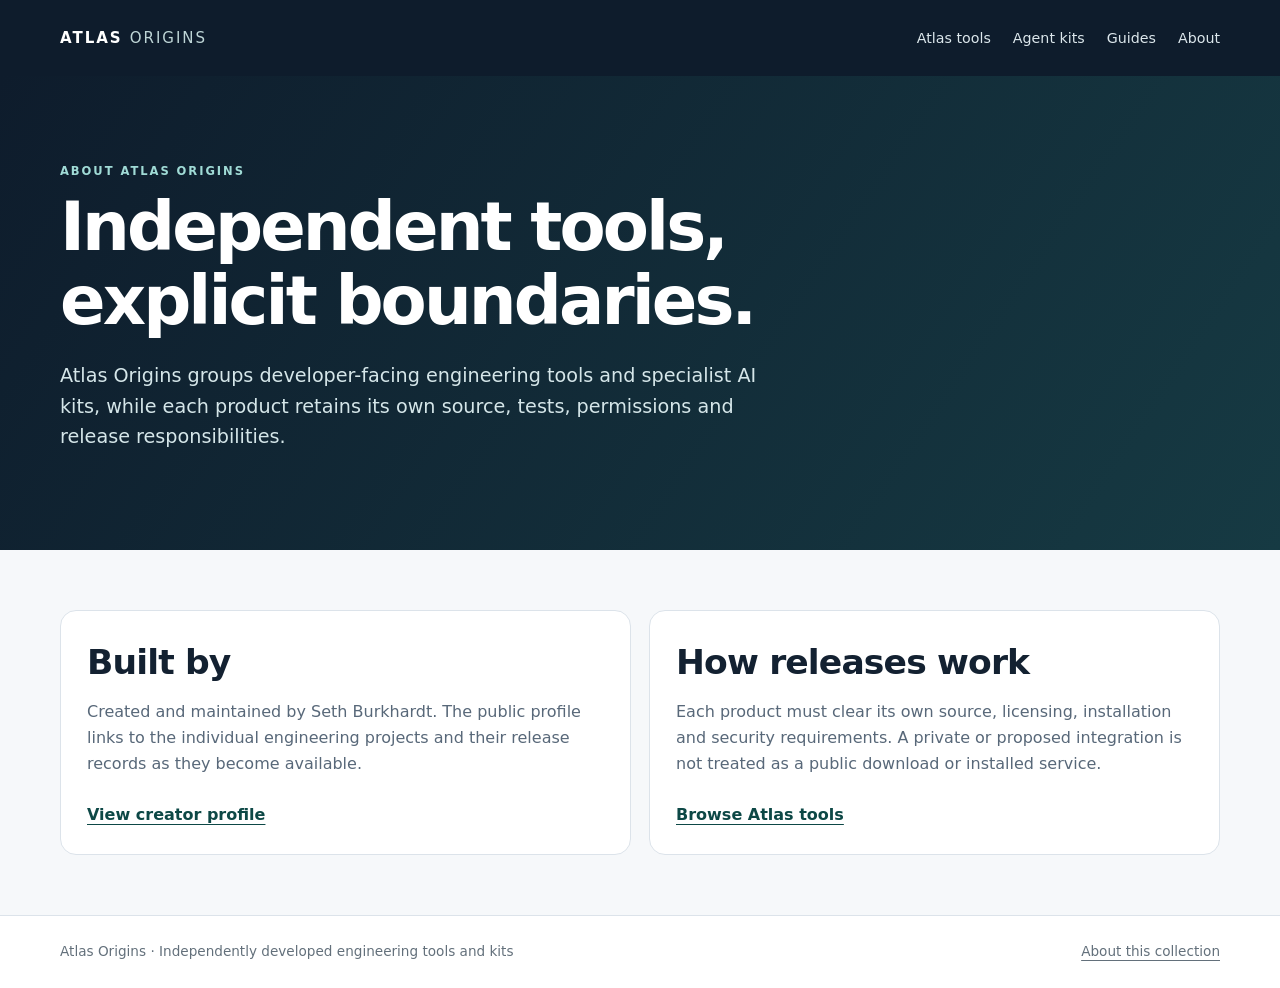
==== about/index.html @ f7bcbb3c "Publish reviewed Atlas Origins public entryway" ====
<!doctype html>
<html lang="en">
<head>
  <meta charset="utf-8">
  <meta name="viewport" content="width=device-width,initial-scale=1">
  <meta name="color-scheme" content="light">
  <title>About Atlas Origins</title>
  <meta name="description" content="Independent engineering tools and specialist AI kits by Seth Burkhardt.">
  
  <link rel="stylesheet" href="/assets/site.css">
  <script src="/assets/search.js" defer></script>
</head>
<body>
  <a class="skip" href="#content">Skip to content</a>
  <header class="site-header">
    <div class="shell header-inner">
      <a class="site-identity" href="/" aria-label="Atlas Origins home"><span>ATLAS <span class="word-accent">ORIGINS</span></span></a>
      <nav aria-label="Primary"><a href="/atlas/">Atlas tools</a><a href="/kits/">Agent kits</a><a href="/guides/">Guides</a><a href="/about/">About</a></nav>
    </div>
  </header>
  <main id="content" tabindex="-1"><section class="hero"><div class="shell"><p class="eyebrow">ABOUT ATLAS ORIGINS</p><h1>Independent tools, explicit boundaries.</h1><p class="hero-description">Atlas Origins groups developer-facing engineering tools and specialist AI kits, while each product retains its own source, tests, permissions and release responsibilities.</p></div></section><section class="shell section"><div class="two-grid"><article class="panel"><h2>Built by</h2><p>Created and maintained by Seth Burkhardt. The public profile links to the individual engineering projects and their release records as they become available.</p><a class="text-link" href="https://github.com/sethburkhardt21-dev">View creator profile</a></article><article class="panel"><h2>How releases work</h2><p>Each product must clear its own source, licensing, installation and security requirements. A private or proposed integration is not treated as a public download or installed service.</p><a class="text-link" href="/atlas/">Browse Atlas tools</a></article></div></section></main>
  <footer class="footer"><div class="shell footer-inner"><span>Atlas Origins · Independently developed engineering tools and kits</span><span><a href="/about/">About this collection</a></span></div></footer>
</body>
</html>
---- assets/site.css ----
:root{color-scheme:light;--ink:#132131;--muted:#586879;--paper:#f6f8fa;--surface:#fff;--line:#dce3ea;--accent:#186c65;--accent-dark:#0d4846;--header:#0e1c2c;--radius:16px}
*{box-sizing:border-box}html{scroll-behavior:smooth}body{margin:0;color:var(--ink);background:var(--paper);font:16px/1.6 system-ui,-apple-system,"Segoe UI",sans-serif}a{color:inherit;text-decoration-thickness:1px;text-underline-offset:4px}a:hover{color:var(--accent-dark)}a:focus-visible,input:focus-visible{outline:3px solid #b4672c;outline-offset:3px}.skip{position:absolute;top:-100px;left:16px;background:#fff;padding:10px;z-index:20}.skip:focus{top:12px}.shell{width:min(1160px,calc(100% - 40px));margin-inline:auto}.site-header{background:var(--header);color:#fff}.header-inner{display:flex;min-height:76px;align-items:center;justify-content:space-between;gap:24px}.site-identity{display:inline-flex;align-items:center;gap:12px;text-decoration:none;font-size:.94rem;font-weight:750;letter-spacing:.13em;white-space:nowrap}.site-identity:hover{color:#fff}.identity-symbol{display:inline-flex;width:31px;height:31px;align-items:center;justify-content:center;border:1px solid #92a9af;border-radius:8px;font-size:17px;font-weight:650;letter-spacing:0}.word-accent{font-weight:500;color:#bed5d6}.site-header nav{display:flex;gap:22px;align-items:center;flex-wrap:wrap}.site-header nav a{font-size:.89rem;color:#dce7ec;text-decoration:none}.site-header nav a:hover{text-decoration:underline;color:#fff}.hero{background:linear-gradient(124deg,#0e1c2c,#163a43);color:#fff;padding:74px 0 78px}.hero .eyebrow{color:#a0dbd6}.hero h1{font-size:clamp(2rem,5.5vw,4.2rem);line-height:1.09;letter-spacing:-.043em;max-width:850px;margin:10px 0 23px}.hero-description{color:#d5e6e9;max-width:730px;font-size:clamp(1.03rem,1.6vw,1.2rem)}.eyebrow{color:var(--accent);font-size:.72rem;font-weight:750;letter-spacing:.17em;text-transform:uppercase}.actions{display:flex;gap:12px;flex-wrap:wrap;margin-top:29px}.button{display:inline-flex;align-items:center;justify-content:center;min-height:45px;padding:11px 19px;font-weight:700;text-align:center;border-radius:8px;text-decoration:none;border:1px solid transparent;font-size:.92rem}.button.primary{background:#d2f3eb;color:#16312e}.button.primary:hover{background:white}.button.secondary{background:transparent;color:#fff;border-color:#92a9b5}.button.secondary:hover{background:#254850}.section{padding-block:60px}.section-heading{margin-bottom:24px}.section-heading h2,.section h2{font-size:clamp(1.45rem,2.7vw,2.25rem);letter-spacing:-.025em;line-height:1.22;margin:4px 0 10px}.section-heading p,.normal-width{max-width:730px;color:var(--muted)}.two-grid{display:grid;grid-template-columns:repeat(2,minmax(0,1fr));gap:18px}.feature,.panel,.tool-card{background:var(--surface);border:1px solid var(--line);border-radius:var(--radius);padding:26px;min-width:0}.feature{min-height:255px;display:flex;flex-direction:column;align-items:flex-start}.feature h3{font-size:1.44rem;line-height:1.25;letter-spacing:-.02em;margin:9px 0}.feature p,.panel p,.tool-card p{color:var(--muted)}.feature-index,.card-label{font-size:.73rem!important;letter-spacing:.09em;color:var(--accent)!important;font-weight:760!important;text-transform:uppercase}.text-link{display:inline-block;color:var(--accent-dark);font-weight:750;margin-top:auto;padding-top:10px}.muted-section{background:#eaf0f2}.goal-grid{display:grid;grid-template-columns:repeat(2,minmax(0,1fr));gap:13px}.goal-link{display:flex;flex-direction:column;background:#fff;border:1px solid var(--line);border-radius:11px;padding:20px;text-decoration:none;color:var(--muted);font-size:.9rem}.goal-link:hover{border-color:#98c0b8;box-shadow:0 3px 12px #0d2c2913}.goal-title{font-size:1.08rem;color:var(--ink);font-weight:750;margin-bottom:5px}.filters{margin:35px 0 18px;display:flex;align-items:center;gap:16px;flex-wrap:wrap}.filters label{font-weight:700}.filters input{min-width:240px;flex:1 1 330px;background:#fff;border:1px solid #9cb0be;border-radius:8px;padding:12px 14px;font:inherit}.filters p{font-size:.86rem;color:var(--muted)}.product-group{padding-top:15px;scroll-margin-top:32px}.card-grid{display:grid;grid-template-columns:repeat(3,minmax(0,1fr));gap:14px}.tool-card{padding:21px;display:flex;align-items:flex-start;flex-direction:column}.tool-card h3{font-size:1.1rem;margin:0}.tool-card p{font-size:.9rem;flex:1}.tool-card[hidden]{display:none}.empty-state{background:#fff;border:1px dashed #aebdc6;padding:30px;border-radius:14px;margin:35px 0 0}.empty-state h2{font-size:1.5rem}.empty-state p{max-width:680px;color:var(--muted)}.empty-state .button{background:var(--accent);color:#fff}.limit-panel,.notice{margin:25px 0;padding:21px 23px;background:#e6f0f1;border-left:4px solid var(--accent);border-radius:9px}.limit-panel p{color:#425a60}.micronote{font-size:.85rem;color:var(--muted)}.hero .micronote{color:#bcd4d8}pre{background:#111f2b;color:#dcf4ea;border-radius:10px;padding:19px;overflow:auto;font-size:.9rem}.footer{border-top:1px solid var(--line);background:#fff}.footer-inner{display:flex;justify-content:space-between;gap:20px;flex-wrap:wrap;padding-block:25px;font-size:.85rem;color:#63707b}
@media(max-width:850px){.card-grid{grid-template-columns:repeat(2,minmax(0,1fr))}.header-inner{align-items:flex-start;flex-direction:column;padding-block:17px;gap:12px}.site-header nav{gap:16px}}
@media(max-width:610px){.shell{width:min(100% - 28px,1160px)}.hero{padding:53px 0}.two-grid,.card-grid,.goal-grid{grid-template-columns:1fr}.section{padding-block:38px}.site-header nav{gap:14px}.site-header nav a{font-size:.82rem}.feature,.panel,.tool-card{padding:20px}.filters{align-items:stretch;flex-direction:column}.filters input{min-width:0;width:100%;flex:0 0 auto}}
@media(prefers-reduced-motion:reduce){*,*::before,*::after{scroll-behavior:auto!important;transition:none!important;animation:none!important}}
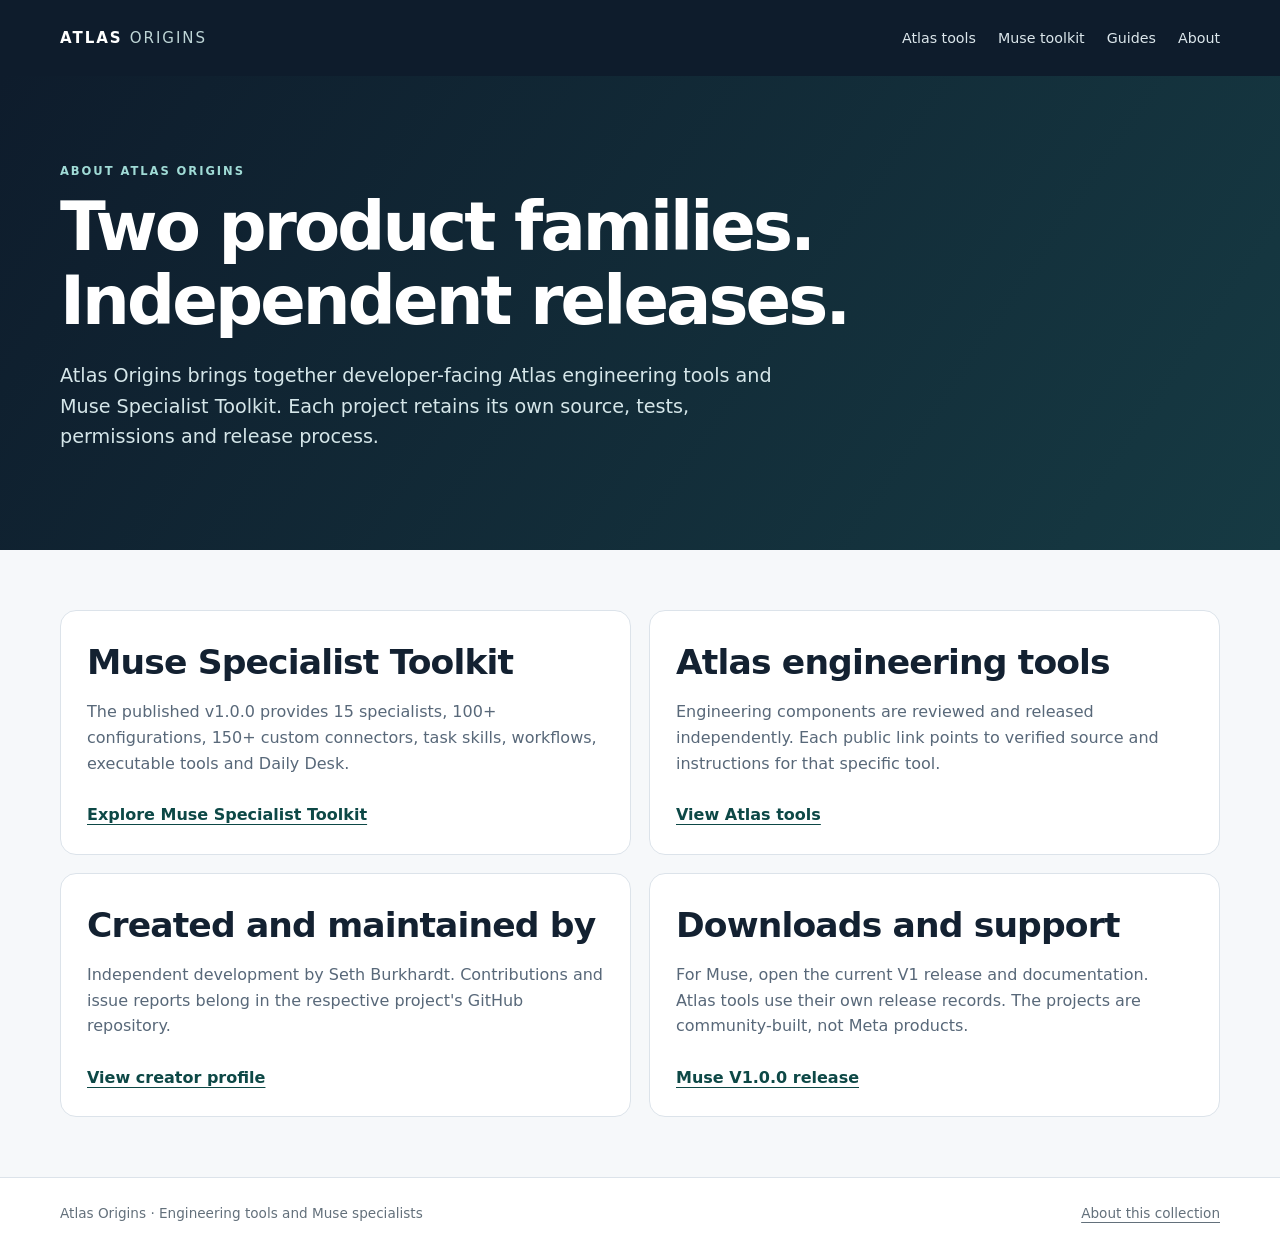
==== commit a25f06ea: "Update Atlas Origins with Muse Specialist Toolkit V1 and discovery" ====
--- a/about/index.html
+++ b/about/index.html
@@ -4,9 +4,12 @@
   <meta charset="utf-8">
   <meta name="viewport" content="width=device-width,initial-scale=1">
   <meta name="color-scheme" content="light">
-  <title>About Atlas Origins</title>
-  <meta name="description" content="Independent engineering tools and specialist AI kits by Seth Burkhardt.">
+  <title>About Atlas Origins | Independent tools and Muse specialists</title>
+  <meta name="description" content="Atlas Origins publishes independent Atlas engineering tools and Muse Specialist Toolkit, with separate source, acceptance and release decisions.">
   
+  <link rel="canonical" href="https://atlas-origins.github.io/about/">
+  <meta property="og:title" content="About Atlas Origins | Independent tools and Muse specialists">
+  <meta property="og:description" content="Atlas Origins publishes independent Atlas engineering tools and Muse Specialist Toolkit, with separate source, acceptance and release decisions.">
   <link rel="stylesheet" href="/assets/site.css">
   <script src="/assets/search.js" defer></script>
 </head>
@@ -15,10 +18,18 @@
   <header class="site-header">
     <div class="shell header-inner">
       <a class="site-identity" href="/" aria-label="Atlas Origins home"><span>ATLAS <span class="word-accent">ORIGINS</span></span></a>
-      <nav aria-label="Primary"><a href="/atlas/">Atlas tools</a><a href="/kits/">Agent kits</a><a href="/guides/">Guides</a><a href="/about/">About</a></nav>
+      <nav aria-label="Primary"><a href="/atlas/">Atlas tools</a><a href="/kits/">Muse toolkit</a><a href="/guides/">Guides</a><a href="/about/">About</a></nav>
     </div>
   </header>
-  <main id="content" tabindex="-1"><section class="hero"><div class="shell"><p class="eyebrow">ABOUT ATLAS ORIGINS</p><h1>Independent tools, explicit boundaries.</h1><p class="hero-description">Atlas Origins groups developer-facing engineering tools and specialist AI kits, while each product retains its own source, tests, permissions and release responsibilities.</p></div></section><section class="shell section"><div class="two-grid"><article class="panel"><h2>Built by</h2><p>Created and maintained by Seth Burkhardt. The public profile links to the individual engineering projects and their release records as they become available.</p><a class="text-link" href="https://github.com/sethburkhardt21-dev">View creator profile</a></article><article class="panel"><h2>How releases work</h2><p>Each product must clear its own source, licensing, installation and security requirements. A private or proposed integration is not treated as a public download or installed service.</p><a class="text-link" href="/atlas/">Browse Atlas tools</a></article></div></section></main>
-  <footer class="footer"><div class="shell footer-inner"><span>Atlas Origins · Independently developed engineering tools and kits</span><span><a href="/about/">About this collection</a></span></div></footer>
+  <main id="content" tabindex="-1">
+    <section class="hero"><div class="shell"><p class="eyebrow">ABOUT ATLAS ORIGINS</p><h1>Two product families. Independent releases.</h1><p class="hero-description">Atlas Origins brings together developer-facing Atlas engineering tools and Muse Specialist Toolkit. Each project retains its own source, tests, permissions and release process.</p></div></section>
+    <section class="shell section"><div class="two-grid">
+      <article class="panel"><h2>Muse Specialist Toolkit</h2><p>The published v1.0.0 provides 15 specialists, 100+ configurations, 150+ custom connectors, task skills, workflows, executable tools and Daily Desk.</p><a class="text-link" href="/kits/">Explore Muse Specialist Toolkit</a></article>
+      <article class="panel"><h2>Atlas engineering tools</h2><p>Engineering components are reviewed and released independently. Each public link points to verified source and instructions for that specific tool.</p><a class="text-link" href="/atlas/">View Atlas tools</a></article>
+      <article class="panel"><h2>Created and maintained by</h2><p>Independent development by Seth Burkhardt. Contributions and issue reports belong in the respective project's GitHub repository.</p><a class="text-link" href="https://github.com/sethburkhardt21-dev">View creator profile</a></article>
+      <article class="panel"><h2>Downloads and support</h2><p>For Muse, open the current V1 release and documentation. Atlas tools use their own release records. The projects are community-built, not Meta products.</p><a class="text-link" href="https://github.com/sethburkhardt21-dev/muse-ai-agent-presets/releases/tag/v1.0.0">Muse V1.0.0 release</a></article>
+    </div></section>
+  </main>
+  <footer class="footer"><div class="shell footer-inner"><span>Atlas Origins · Engineering tools and Muse specialists</span><span><a href="/about/">About this collection</a></span></div></footer>
 </body>
 </html>
--- a/assets/site.css
+++ b/assets/site.css
@@ -4,3 +4,9 @@
 @media(max-width:850px){.card-grid{grid-template-columns:repeat(2,minmax(0,1fr))}.header-inner{align-items:flex-start;flex-direction:column;padding-block:17px;gap:12px}.site-header nav{gap:16px}}
 @media(max-width:610px){.shell{width:min(100% - 28px,1160px)}.hero{padding:53px 0}.two-grid,.card-grid,.goal-grid{grid-template-columns:1fr}.section{padding-block:38px}.site-header nav{gap:14px}.site-header nav a{font-size:.82rem}.feature,.panel,.tool-card{padding:20px}.filters{align-items:stretch;flex-direction:column}.filters input{min-width:0;width:100%;flex:0 0 auto}}
 @media(prefers-reduced-motion:reduce){*,*::before,*::after{scroll-behavior:auto!important;transition:none!important;animation:none!important}}
+
+.stat-grid{display:grid;grid-template-columns:repeat(3,minmax(0,1fr));gap:13px;max-width:660px;margin-top:28px}
+.stat{border:1px solid #557982;background:#ffffff10;padding:15px 18px;border-radius:10px;min-width:0;display:flex;flex-direction:column;gap:1px}
+.stat strong{font-size:clamp(1.6rem,3vw,2.1rem);line-height:1.15;color:#fff;letter-spacing:-.02em}
+.stat span{color:#d3e8e9;font-size:.85rem;line-height:1.35}
+@media(max-width:610px){.stat-grid{gap:7px}.stat{padding:12px 9px}.stat strong{font-size:1.47rem}.stat span{font-size:.75rem}}
